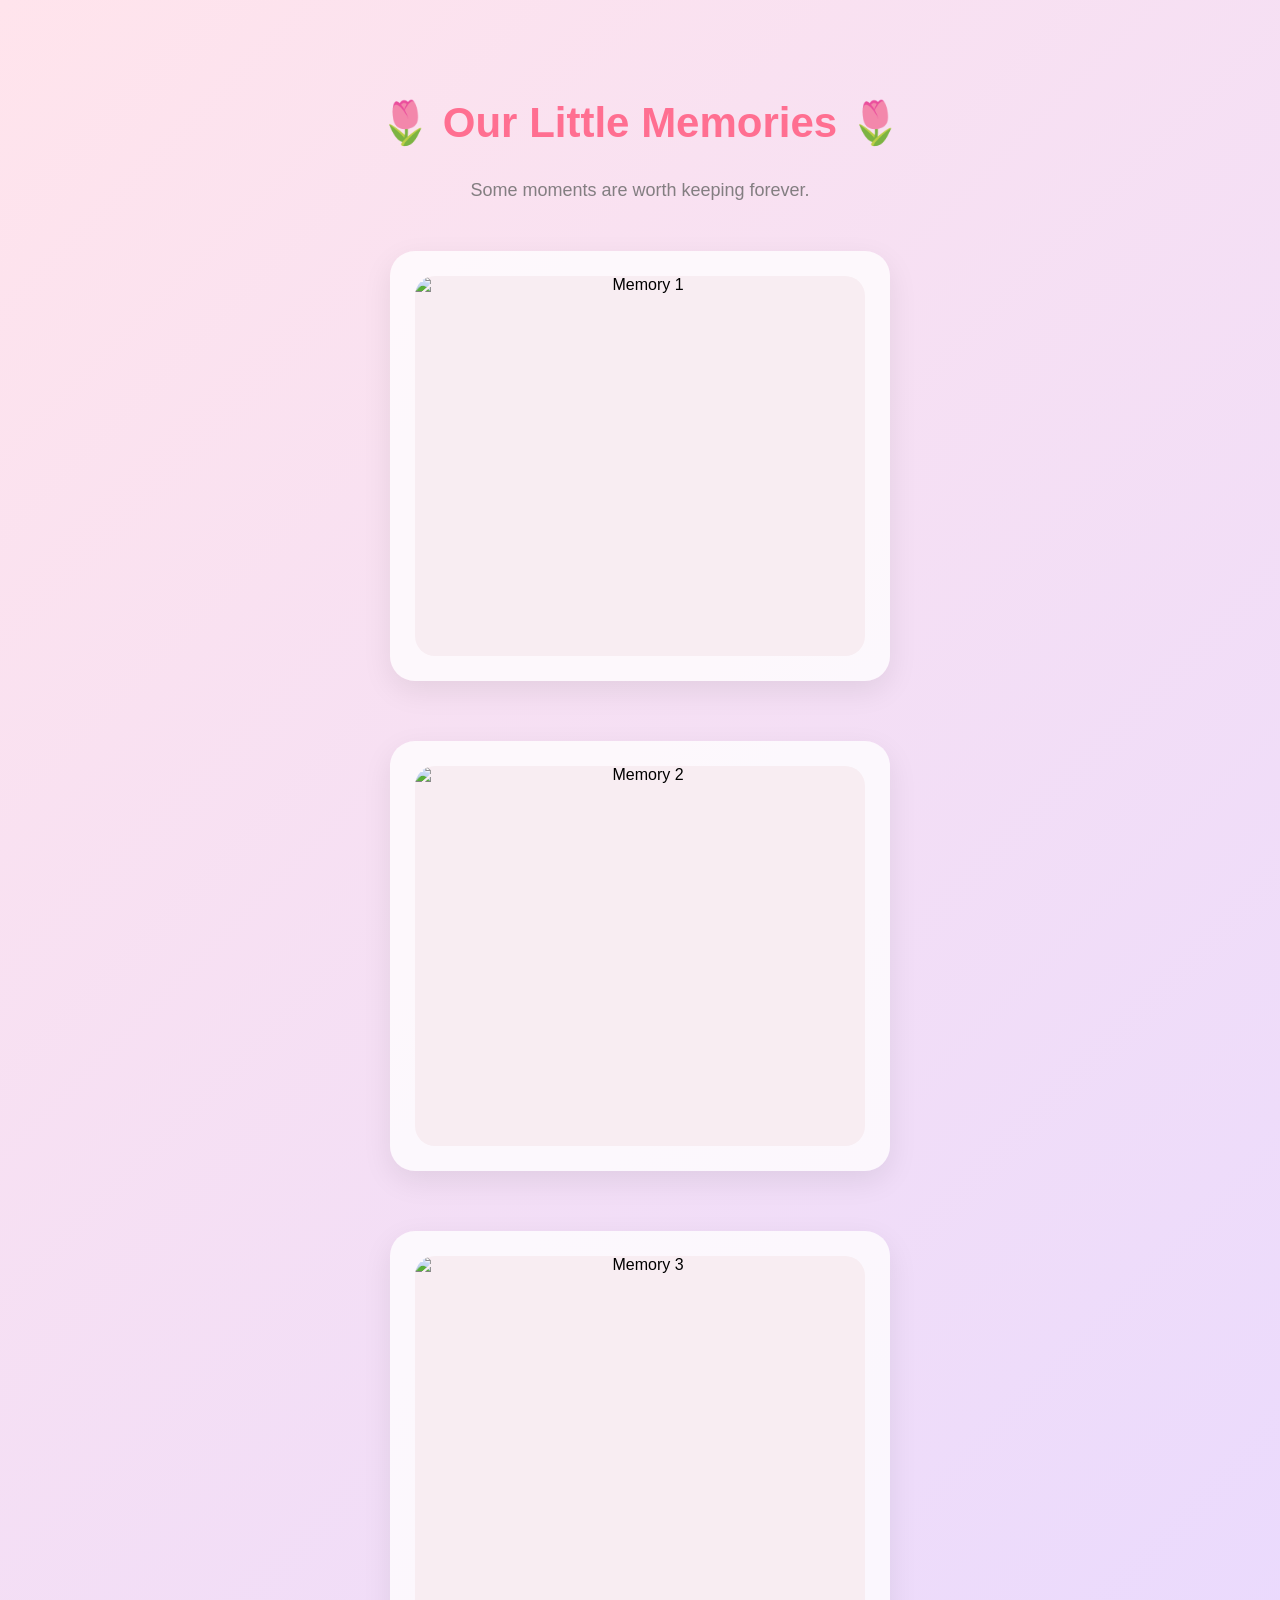
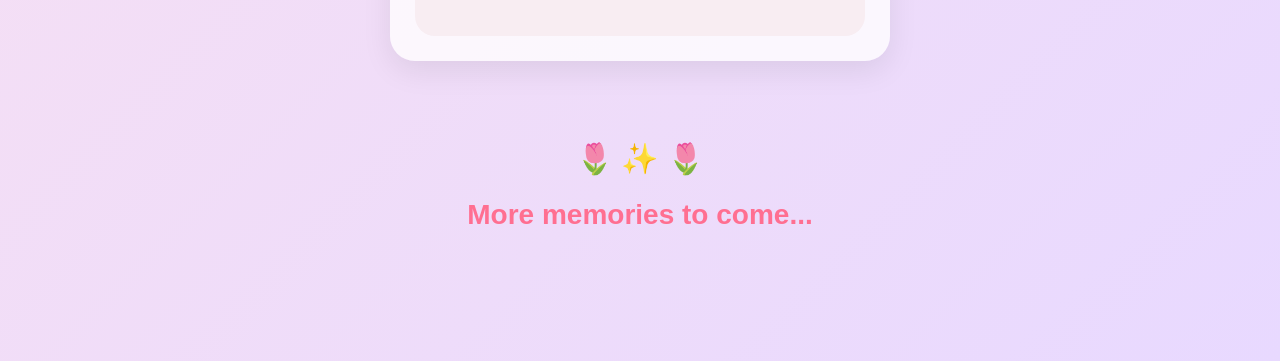
==== memories.html @ 156d6520 "Add files via upload" ====
<!DOCTYPE html>
<html lang="zh-CN">

<head>

    <meta charset="UTF-8">

    <meta name="viewport"
        content="width=device-width, initial-scale=1.0">

    <title>Our Little Memories 🌷</title>

    <link rel="stylesheet" href="style.css">

</head>


<body class="memories-page">


    <h1>
        🌷 Our Little Memories 🌷
    </h1>


    <p class="memories-subtitle">
        Some moments are worth keeping forever.
    </p>


    <!-- 第一张照片 -->

    <div class="memory-card">

        <div class="photo-placeholder">

            <img
                src="images/memory1.jpg"
                alt="Memory 1">

        </div>

    </div>


    <!-- 第二张照片 -->

    <div class="memory-card">

        <div class="photo-placeholder">

            <img
                src="images/memory2.png"
                alt="Memory 2">

        </div>

    </div>


    <!-- 第三张照片 -->

    <div class="memory-card">

        <div class="photo-placeholder">

            <img
                src="images/memory3.jpg"
                alt="Memory 3">

        </div>

    </div>


    <!-- 结尾 -->

    <div class="memory-ending">

        <div class="ending-decoration">
            🌷 ✨ 🌷
        </div>

        <h2>
            More memories to come...
        </h2>

    </div>


</body>

</html>
---- style.css ----
/* =========================
   全局基础样式
   ========================= */

body {
    margin: 0;
    min-height: 100vh;

    display: flex;
    flex-direction: column;
    justify-content: center;
    align-items: center;

    font-family: Arial, sans-serif;

    background: linear-gradient(135deg, #ffe4ec, #e8d9ff);

    text-align: center;
}


/* =========================
   标题
   ========================= */

h1 {
    font-size: 60px;
    color: #ff6f91;

    margin-bottom: 20px;
}


/* =========================
   普通文字
   ========================= */

p {
    font-size: 22px;
    color: #666;

    margin-bottom: 30px;
}


/* =========================
   普通按钮
   ========================= */

button {
    padding: 14px 30px;

    font-size: 20px;

    border: none;
    border-radius: 30px;

    background: #ff8fab;
    color: white;

    cursor: pointer;

    transition: 0.3s;
}

button:hover {
    transform: scale(1.08);
}


/* =========================
   游戏页面
   ========================= */

#gamePage {
    display: none;
}

#gamePage h2 {
    color: #ff6f91;
    font-size: 40px;
    margin-bottom: 10px;
}

#gamePage > p {
    color: #777;
    font-size: 18px;
}


/* =========================
   蛋糕区域
   ========================= */

.cake-area {
    margin: 30px 0;
}

.cake {
    position: relative;

    width: 220px;
    height: 180px;

    margin: auto;
}


/* 蛋糕三层 */

.cake-bottom,
.cake-middle,
.cake-top {
    position: absolute;

    left: 50%;

    transform: translateX(-50%);

    border-radius: 15px;
}

.cake-bottom {
    bottom: 10px;

    width: 210px;
    height: 55px;

    background: #d9a066;
}

.cake-middle {
    bottom: 55px;

    width: 190px;
    height: 50px;

    background: #f5c7d3;
}

.cake-top {
    bottom: 95px;

    width: 170px;
    height: 45px;

    background: #fff0f5;
}


/* =========================
   蛋糕蜡烛
   ========================= */

.candle {
    position: absolute;

    top: 5px;
    left: 50%;

    transform: translateX(-50%);

    font-size: 35px;

    z-index: 2;
}


/* =========================
   蛋糕选项
   ========================= */

.options {
    margin: 20px 0;
}

.options h3 {
    color: #666;
}

.cake-option {
    margin: 5px;
    padding: 10px 18px;

    border: none;
    border-radius: 20px;

    background: white;
    color: #666;

    cursor: pointer;

    box-shadow: 0 3px 10px rgba(0, 0, 0, 0.08);
}

.cake-option:hover {
    transform: scale(1.05);
}


/* =========================
   奶油选项
   ========================= */

.cream-options {
    margin-top: 20px;
}

.cream-options h3 {
    color: #666;
}

.cream-option {
    margin: 5px;
    padding: 10px 18px;

    border: none;
    border-radius: 20px;

    background: white;
    color: #666;

    cursor: pointer;

    box-shadow: 0 3px 10px rgba(0, 0, 0, 0.08);

    transition: 0.2s;
}

.cream-option:hover {
    transform: scale(1.05);
}


/* =========================
   装饰选项
   ========================= */

.decoration-options {
    margin-top: 20px;
}

.decoration-options h3 {
    color: #666;
}

.decoration-option {
    margin: 5px;
    padding: 10px 16px;

    border: none;
    border-radius: 20px;

    background: white;
    color: #666;

    cursor: pointer;

    box-shadow: 0 3px 10px rgba(0, 0, 0, 0.08);

    transition: 0.2s;
}

.decoration-option:hover {
    transform: scale(1.08);
}


/* =========================
   蛋糕装饰
   ========================= */

.decoration {
    position: absolute;

    font-size: 30px;

    z-index: 10;

    animation: popIn 0.3s ease;

    pointer-events: none;
}

@keyframes popIn {
    from {
        transform: scale(0);
    }

    to {
        transform: scale(1);
    }
}


/* =========================
   蜡烛选项
   ========================= */

.candle-options {
    margin-top: 20px;
}

.candle-options h3 {
    color: #666;
}

#addCandle {
    padding: 10px 20px;

    border: none;
    border-radius: 20px;

    background: #fff;
    color: #666;

    cursor: pointer;

    box-shadow: 0 3px 10px rgba(0, 0, 0, 0.08);

    transition: 0.2s;
}

#addCandle:hover {
    transform: scale(1.05);
}


/* =========================
   添加的蜡烛
   ========================= */

.added-candle {
    position: absolute;

    font-size: 32px;

    z-index: 20;

    animation: candlePop 0.3s ease;

    pointer-events: none;
}

@keyframes candlePop {
    from {
        transform: scale(0);
    }

    to {
        transform: scale(1);
    }
}


/* =========================
   生日祝福
   ========================= */

#birthdayMessage {
    display: none;

    margin-top: 30px;

    animation: birthdayAppear 0.8s ease;
}

#birthdayMessage h2 {
    color: #ff6f91;

    font-size: 32px;
}

#birthdayMessage p {
    color: #777;

    font-size: 20px;
}

.little-message {
    line-height: 1.8;
}

.celebration {
    font-size: 35px;

    margin-bottom: 15px;
}


/* =========================
   Gift Button
   ========================= */

#giftButton {
    margin-top: 20px;

    padding: 14px 28px;

    border: none;

    border-radius: 30px;

    background: #ff8fab;

    color: white;

    font-size: 18px;

    cursor: pointer;

    transition: 0.2s;
}

#giftButton:hover {
    transform: scale(1.08);
}


@keyframes birthdayAppear {
    from {
        opacity: 0;
        transform: scale(0.8);
    }

    to {
        opacity: 1;
        transform: scale(1);
    }
}


/* =========================
   礼物页面
   ========================= */

#giftPage {
    display: none;

    margin-top: 30px;

    animation: giftAppear 0.8s ease;
}

.gift-icon {
    font-size: 70px;

    margin-bottom: 10px;
}

#giftPage h2 {
    color: #ff6f91;

    font-size: 36px;
}

#giftPage p {
    color: #777;

    font-size: 18px;

    line-height: 1.8;
}


/* =========================
   打开信件按钮
   ========================= */

#openLetter {
    margin-top: 15px;

    padding: 14px 28px;

    border: none;

    border-radius: 30px;

    background: #ff8fab;

    color: white;

    font-size: 18px;

    cursor: pointer;

    transition: 0.2s;
}

#openLetter:hover {
    transform: scale(1.08);
}


@keyframes giftAppear {
    from {
        opacity: 0;
        transform: translateY(20px);
    }

    to {
        opacity: 1;
        transform: translateY(0);
    }
}


/* =========================
   信件页面
   ========================= */

#letterPage {
    display: none;

    margin-top: 40px;

    text-align: center;
}


/* =========================
   信封
   ========================= */

#envelope {
    position: relative;

    width: 320px;
    height: 210px;

    margin: 0 auto 25px;

    perspective: 1000px;
}


/* 信封后面 */

.envelope-back {
    position: absolute;

    width: 100%;
    height: 100%;

    background: #f8c8d8;

    border-radius: 8px;

    box-shadow:
        0 10px 25px rgba(0, 0, 0, 0.15);
}


/* 信纸 */

.letter-paper {
    position: absolute;

    left: 35px;
    top: 20px;

    width: 250px;
    height: 170px;

    background: #fffaf5;

    border-radius: 5px;

    display: flex;

    justify-content: center;
    align-items: center;

    font-size: 50px;

    transition:
        transform 1s ease,
        top 1s ease;

    z-index: 2;
}


/* 信封前面 */

.envelope-front {
    position: absolute;

    bottom: 0;
    left: 0;

    width: 0;
    height: 0;

    border-left: 160px solid transparent;
    border-right: 160px solid transparent;
    border-bottom: 105px solid #f3a9c1;

    z-index: 4;
}


/* 信封盖子 */

.envelope-flap {
    position: absolute;

    top: 0;
    left: 0;

    width: 0;
    height: 0;

    border-left: 160px solid transparent;
    border-right: 160px solid transparent;
    border-top: 110px solid #e995b2;

    transform-origin: top;

    transition:
        transform 0.8s ease;

    z-index: 5;
}


/* =========================
   打开信封按钮
   ========================= */

#openEnvelope {
    padding: 13px 25px;

    border: none;

    border-radius: 25px;

    background: #ff8fab;

    color: white;

    font-size: 17px;

    cursor: pointer;

    box-shadow:
        0 5px 15px rgba(0, 0, 0, 0.1);

    transition: 0.2s;
}

#openEnvelope:hover {
    transform: scale(1.06);
}


/* =========================
   信封打开动画
   ========================= */

#envelope.open .envelope-flap {
    transform: rotateX(180deg);
}


/* 信纸向上滑出 */

#envelope.open .letter-paper {
    top: -120px;

    transform: scale(1.05);
}


/* =========================
   真正的信
   ========================= */

#letterPage .letter {
    display: none;

    width: 420px;

    max-width: 85vw;

    margin: 80px auto 0;

    padding: 40px;

    box-sizing: border-box;

    background: #fffaf5;

    border-radius: 12px;

    box-shadow:
        0 12px 35px rgba(0, 0, 0, 0.15);

    text-align: left;

    line-height: 1.9;

    animation: letterOpen 1s ease;
}


/* =========================
   信纸出现动画
   ========================= */

@keyframes letterOpen {
    from {
        opacity: 0;

        transform:
            translateY(40px)
            scale(0.9);
    }

    to {
        opacity: 1;

        transform:
            translateY(0)
            scale(1);
    }
}


/* =========================
   信件装饰
   ========================= */

.letter-decoration {
    text-align: center;

    font-size: 25px;

    margin-bottom: 20px;
}

#letterPage .letter h2 {
    text-align: center;

    color: #c77d8d;

    margin-bottom: 25px;
}

#letterPage .letter p {
    color: #666;

    font-size: 16px;
}

#letterPage .letter h3 {
    text-align: center;

    color: #ff6f91;

    margin-top: 30px;
}

#letterPage .signature {
    text-align: right;

    color: #999 !important;

    margin-top: 30px;
}


/* =========================
   手机适配
   ========================= */

@media (max-width: 600px) {

    h1 {
        font-size: 42px;
    }

    #gamePage h2 {
        font-size: 32px;
    }

    .cake {
        transform: scale(0.9);
    }

    #envelope {
        transform: scale(0.85);
    }

    .letter {
        width: 90vw;
    }
}
/* ==================================================
   🌷 Our Little Memories 页面
   ================================================== */

.memories-page {
    min-height: 100vh;
    padding: 70px 20px;
    box-sizing: border-box;

    text-align: center;

    background: linear-gradient(
        135deg,
        #ffe4ec,
        #e8d9ff
    );
}


/* 页面标题 */

.memories-page h1 {
    font-size: 42px;
    color: #ff6f91;

    margin-bottom: 15px;
}


/* 副标题 */

.memories-subtitle {
    font-size: 18px;
    color: #666;

    margin-bottom: 50px;

    opacity: 0.8;
}


/* ==================================================
   📸 照片卡片
   ================================================== */

.memory-card {
    width: 90%;
    max-width: 500px;

    margin: 0 auto 60px;
    padding: 25px;

    box-sizing: border-box;

    background: rgba(255, 255, 255, 0.78);

    border-radius: 25px;

    box-shadow:
        0 10px 30px rgba(0, 0, 0, 0.08);

    transition: 0.3s ease;
}


/* 鼠标放上去 */

.memory-card:hover {
    transform: translateY(-5px);

    box-shadow:
        0 15px 35px rgba(0, 0, 0, 0.12);
}


/* ==================================================
   📸 照片区域
   ================================================== */

.photo-placeholder {
    width: 100%;
    height: 380px;

    display: flex;

    align-items: center;
    justify-content: center;

    background: #f8edf2;

    border-radius: 20px;

    overflow: hidden;
}


/* 真实照片 */

.photo-placeholder img {
    width: 100%;
    height: 100%;

    object-fit: contain;

    display: block;

    transition: transform 0.5s ease;
}


/* 鼠标放到照片上 */

.photo-placeholder:hover img {
    transform: scale(1.04);
}


/* ==================================================
   🌷 页面结尾
   ================================================== */

.memory-ending {
    margin-top: 20px;

    padding-bottom: 50px;

    color: #666;
}


.ending-decoration {
    font-size: 30px;

    margin-bottom: 15px;
}


.memory-ending h2 {
    color: #ff6f91;

    font-size: 28px;

    margin-bottom: 10px;
}


/* ==================================================
   📱 手机适配
   ================================================== */

@media (max-width: 600px) {

    .memories-page {
        padding: 50px 15px;
    }


    .memories-page h1 {
        font-size: 34px;
    }


    .memories-subtitle {
        font-size: 16px;
    }


    .memory-card {
        width: 95%;

        padding: 18px;

        margin-bottom: 40px;
    }


    .photo-placeholder {
        height: 230px;
    }


    .memory-ending h2 {
        font-size: 24px;
    }

}
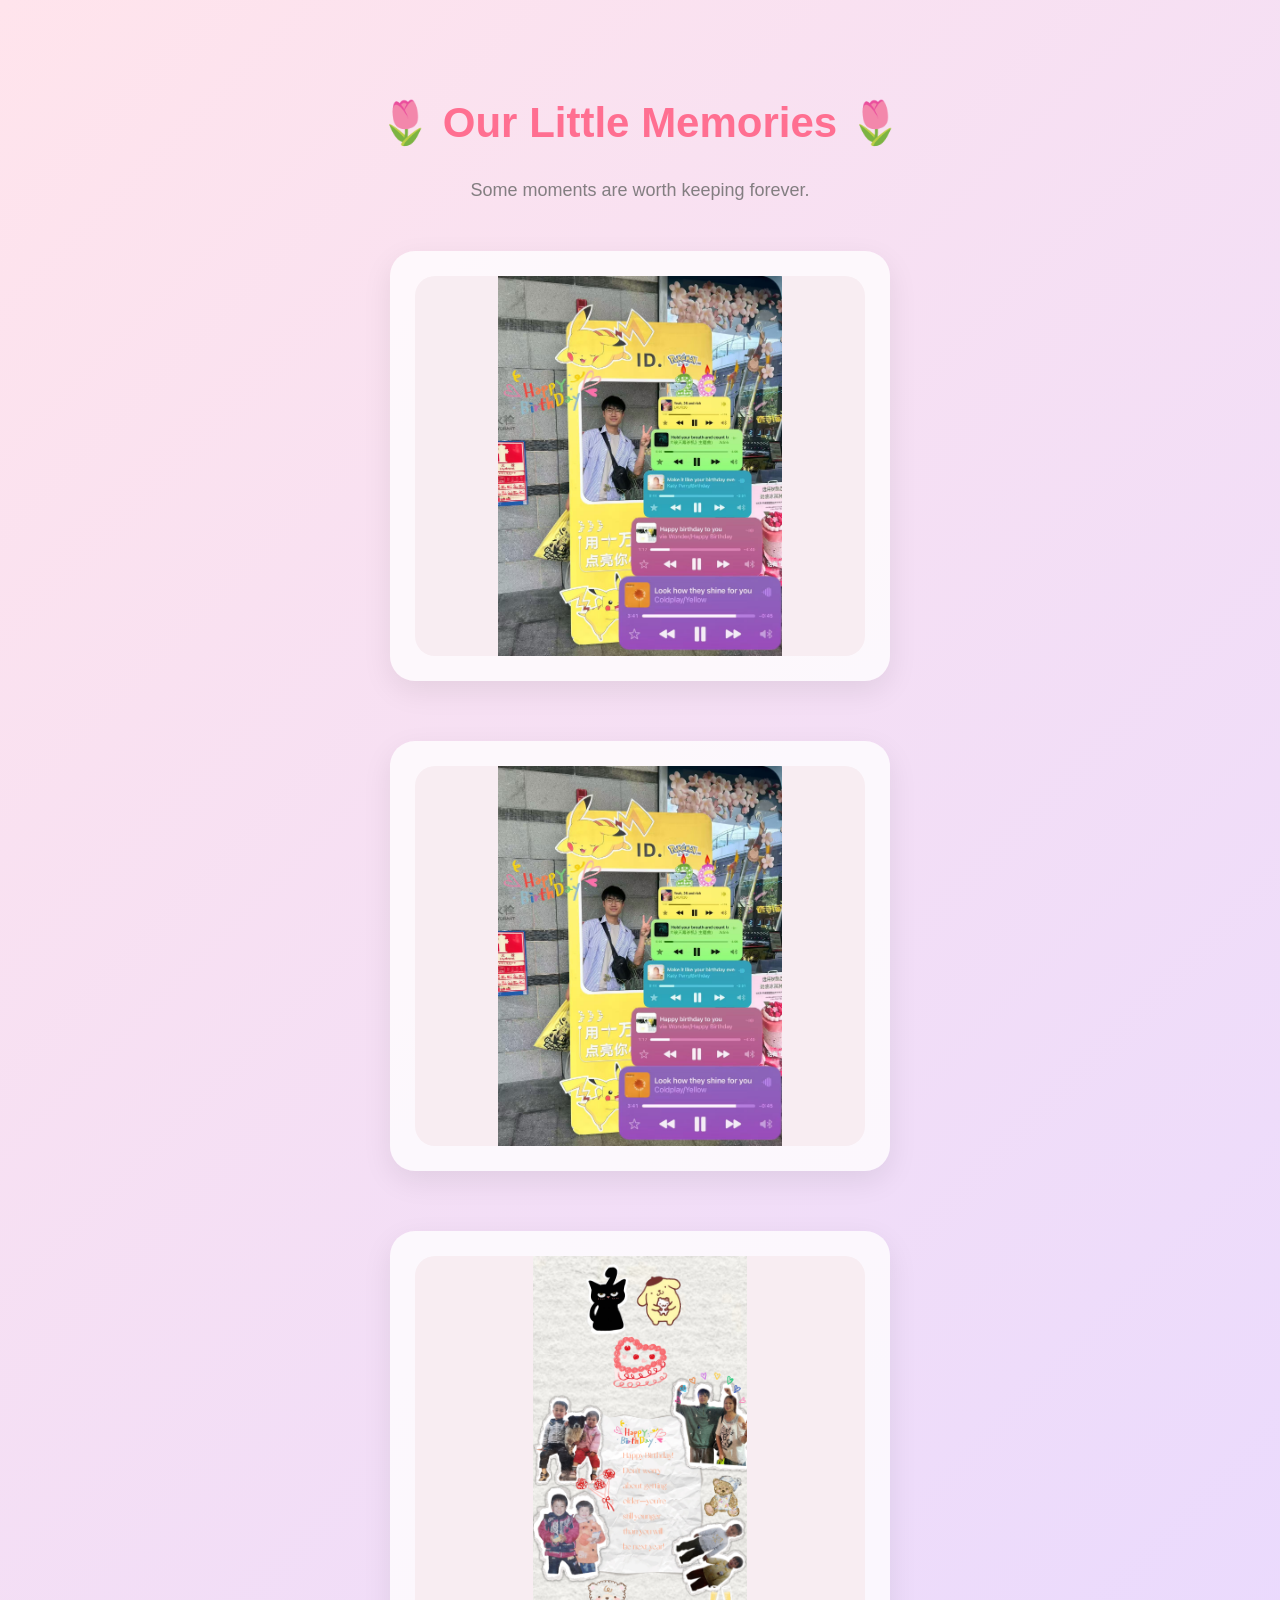
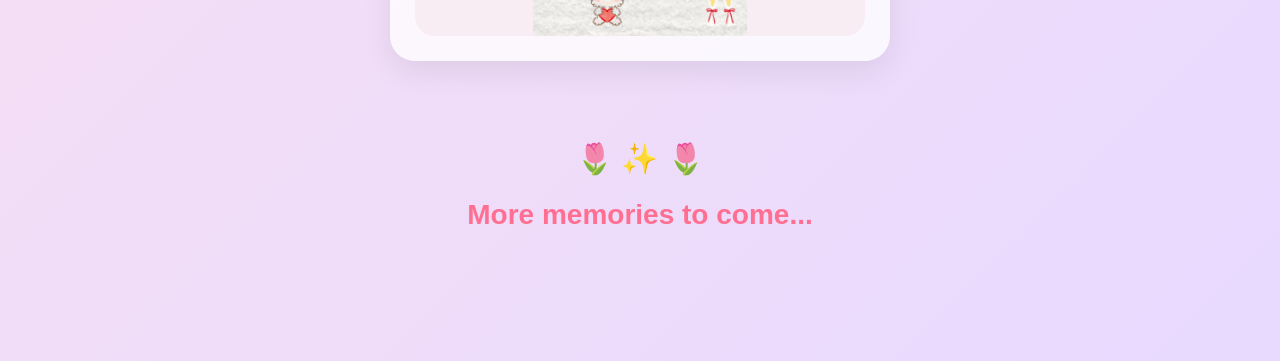
==== commit aefc868f: "Update memories.html" ====
--- a/memories.html
+++ b/memories.html
@@ -35,7 +35,7 @@
         <div class="photo-placeholder">
 
             <img
-                src="images/memory1.jpg"
+                src="images/images/memory1.jpg"
                 alt="Memory 1">
 
         </div>
@@ -50,7 +50,7 @@
         <div class="photo-placeholder">
 
             <img
-                src="images/memory2.png"
+                src="https://huangxiaobing215-arch.github.io/birthday/images/images/memory1.jpg"
                 alt="Memory 2">
 
         </div>
@@ -65,7 +65,7 @@
         <div class="photo-placeholder">
 
             <img
-                src="images/memory3.jpg"
+                src="https://huangxiaobing215-arch.github.io/birthday/images/images/memory3.jpg"
                 alt="Memory 3">
 
         </div>
@@ -90,4 +90,4 @@
 
 </body>
 
-</html>+</html>
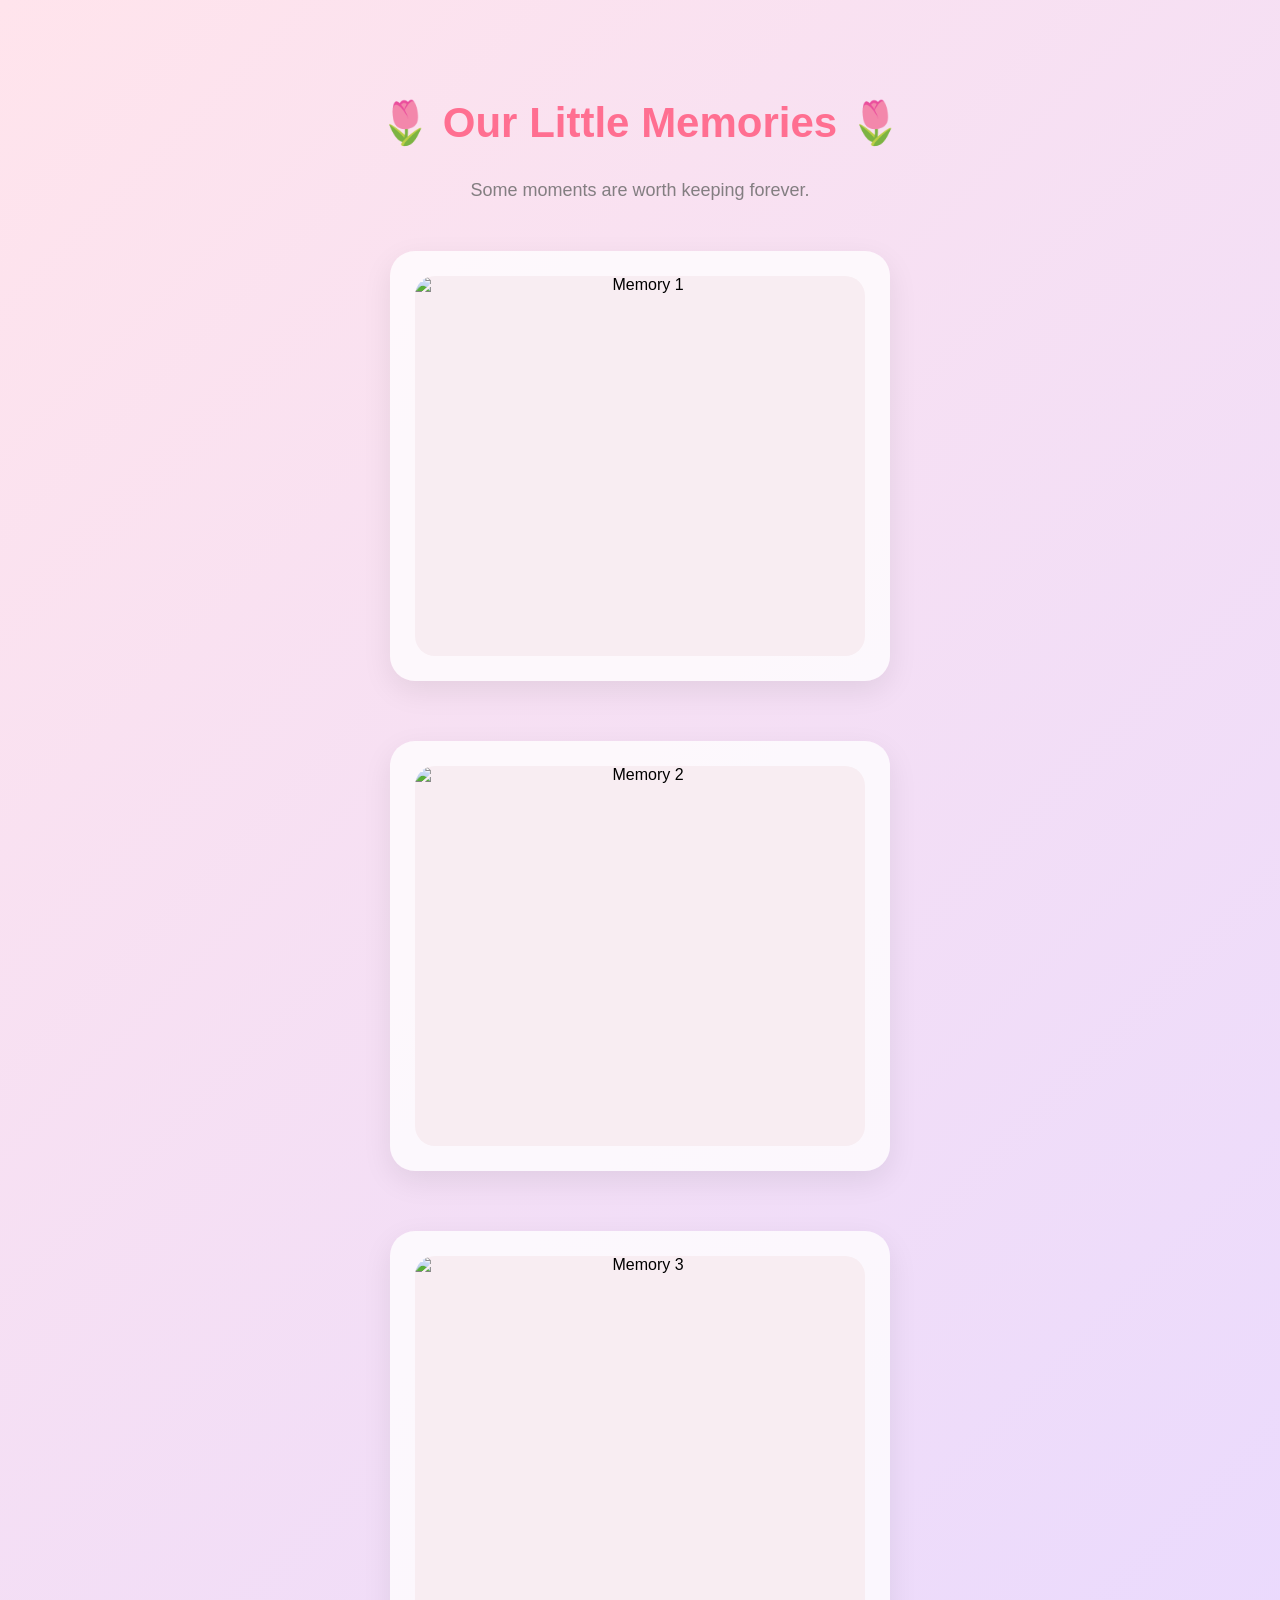
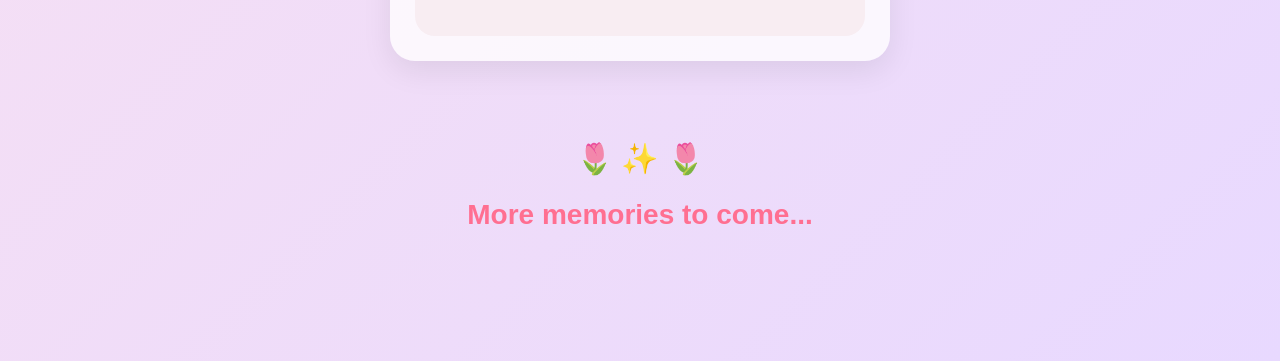
==== commit be3d15a1: "Add files via upload" ====
--- a/memories.html
+++ b/memories.html
@@ -35,7 +35,7 @@
         <div class="photo-placeholder">
 
             <img
-                src="images/images/memory1.jpg"
+                src="images/memory1.jpg"
                 alt="Memory 1">
 
         </div>
@@ -50,7 +50,7 @@
         <div class="photo-placeholder">
 
             <img
-                src="https://huangxiaobing215-arch.github.io/birthday/images/images/memory1.jpg"
+                src="images/memory2.png"
                 alt="Memory 2">
 
         </div>
@@ -65,7 +65,7 @@
         <div class="photo-placeholder">
 
             <img
-                src="https://huangxiaobing215-arch.github.io/birthday/images/images/memory3.jpg"
+                src="images/memory3.jpg"
                 alt="Memory 3">
 
         </div>
@@ -90,4 +90,4 @@
 
 </body>
 
-</html>
+</html>
